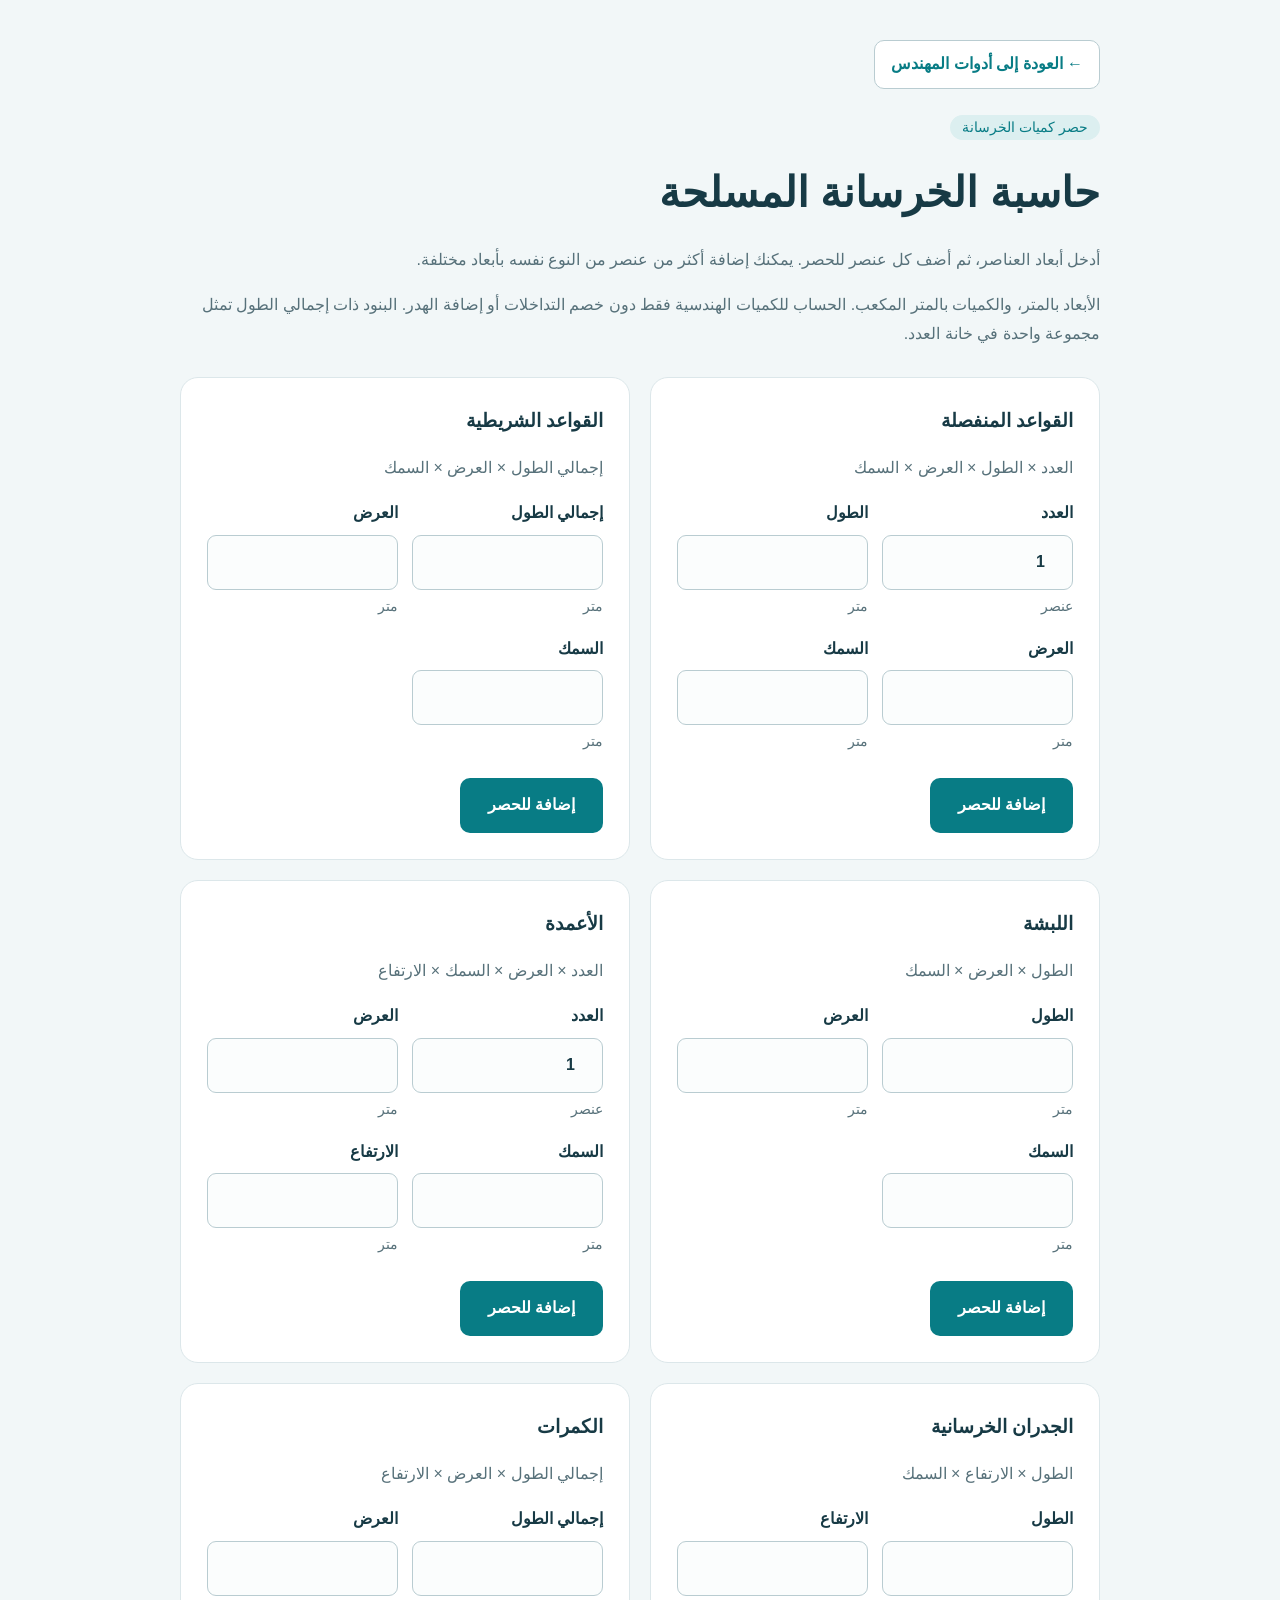
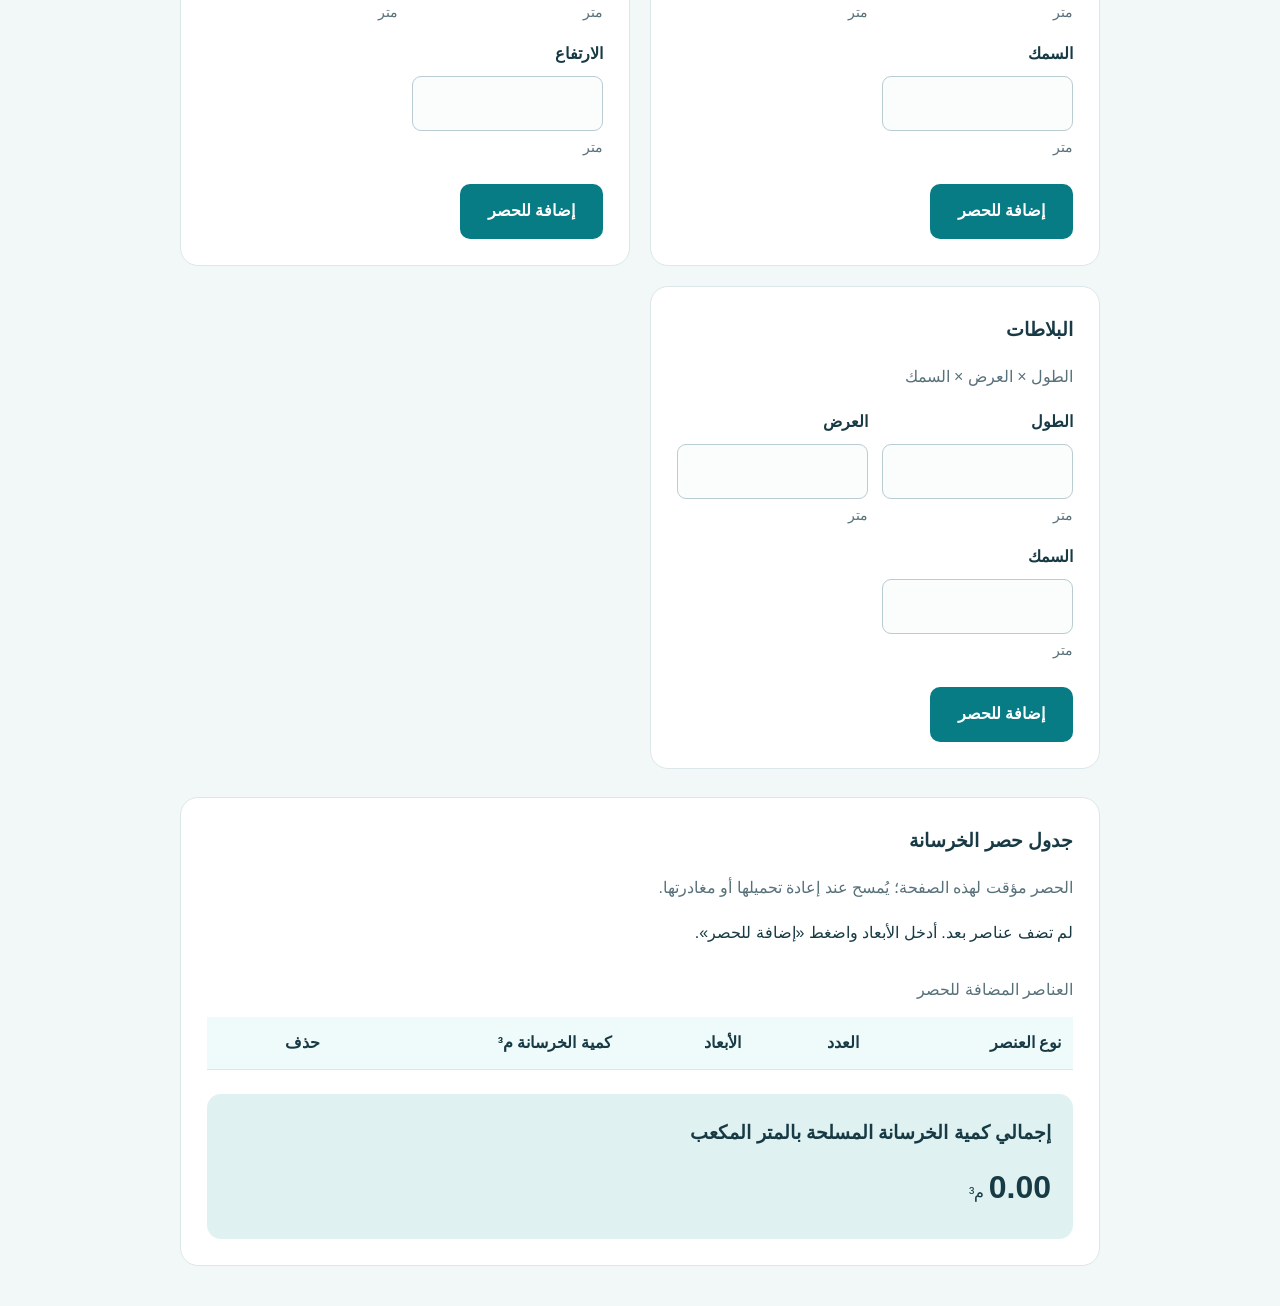
==== concrete.html @ b55a3a34 "Add reinforced concrete quantity calculator" ====
<!doctype html>
<html lang="ar" dir="rtl">
<head>
  <meta charset="utf-8">
  <meta name="viewport" content="width=device-width, initial-scale=1">
  <title>حاسبة الخرسانة المسلحة</title>
  <link rel="stylesheet" href="styles.css">
  <link rel="stylesheet" href="concrete.css">
  <script src="concrete.js" defer></script>
</head>
<body>
<main>
  <nav aria-label="التنقل"><a class="back-link" href="index.html">← العودة إلى أدوات المهندس</a></nav>
  <header><span class="badge">حصر كميات الخرسانة</span><h1>حاسبة الخرسانة المسلحة</h1><p>أدخل أبعاد العناصر، ثم أضف كل عنصر للحصر. يمكنك إضافة أكثر من عنصر من النوع نفسه بأبعاد مختلفة.</p><p class="muted">الأبعاد بالمتر، والكميات بالمتر المكعب. الحساب للكميات الهندسية فقط دون خصم التداخلات أو إضافة الهدر. البنود ذات إجمالي الطول تمثل مجموعة واحدة في خانة العدد.</p></header>
  <div id="concrete-forms"></div>
  <section class="panel schedule" aria-labelledby="schedule-title">
    <h2 id="schedule-title">جدول حصر الخرسانة</h2>
    <p class="muted">الحصر مؤقت لهذه الصفحة؛ يُمسح عند إعادة تحميلها أو مغادرتها.</p>
    <p id="empty-list">لم تضف عناصر بعد. أدخل الأبعاد واضغط «إضافة للحصر».</p>
    <div class="table-scroll" tabindex="0" role="region" aria-label="جدول الحصر، قابل للتمرير أفقيًا">
      <table><caption>العناصر المضافة للحصر</caption><thead><tr><th scope="col">نوع العنصر</th><th scope="col">العدد</th><th scope="col">الأبعاد</th><th scope="col">كمية الخرسانة م³</th><th scope="col">حذف</th></tr></thead><tbody id="quantity-rows"></tbody></table>
    </div>
    <div class="concrete-summary" aria-live="polite"><h2>إجمالي كمية الخرسانة المسلحة بالمتر المكعب</h2><p><strong id="concrete-total">٠٫٠٠</strong> م³</p></div>
  </section>
</main>
</body>
</html>
---- styles.css ----
*{box-sizing:border-box}body{margin:0;background:#f2f7f8;color:#173a45;font-family:Tahoma,Arial,sans-serif;line-height:1.8}main{max-width:960px;margin:auto;padding:40px 20px}header{margin-bottom:28px}.badge{color:#087c85;background:#dceff0;padding:5px 12px;border-radius:20px;font-size:.85rem}h1{font-size:clamp(1.8rem,5vw,2.6rem);margin:14px 0 8px}header p,.muted{color:#57717a}h2{font-size:1.2rem;margin:0 0 8px}.panel,aside{background:white;border:1px solid #dce7ea;border-radius:18px;padding:26px}.fields{display:grid;grid-template-columns:repeat(2,1fr);gap:20px}label{display:block;font-weight:bold}label span{font-weight:normal;font-size:.85rem;color:#57717a}input{display:block;width:100%;padding:12px;margin:7px 0 2px;border:1px solid #b9ccd1;border-radius:9px;font:inherit;direction:ltr;text-align:right;color:#173a45;background:#fbfdfd}input:focus{outline:3px solid #b7e9ec;border-color:#087c85}button{margin-top:22px;background:#087c85;color:white;border:0;border-radius:10px;padding:13px 28px;font:inherit;font-weight:bold;cursor:pointer}button:hover{background:#065e65}button:focus-visible{outline:3px solid #173a45;outline-offset:3px}#error{color:#a12c2c}#results{margin:28px 0}.cards{display:grid;grid-template-columns:repeat(2,1fr);gap:16px}.card{background:white;padding:22px;border:1px solid #dce7ea;border-radius:14px}.card h3{font-size:1rem;margin:0}.card p{margin:10px 0;font-size:1.1rem}.card strong{font-size:2rem}.card small{color:#57717a}.total{background:#dff2f1;border-color:#acd9d5}aside{margin-top:28px;font-size:.9rem}aside ul{padding-inline-start:24px}footer{text-align:center;color:#57717a;font-size:.8rem;margin-top:24px}[hidden]{display:none!important}@media(max-width:540px){main{padding:24px 14px}.fields,.cards{grid-template-columns:1fr}.panel,aside{padding:20px}}

/* Home page and shared navigation */
.back-link{display:inline-block;color:#087c85;border:1px solid #b9ccd1;background:white;padding:9px 16px;border-radius:10px;text-decoration:none;font-weight:bold;margin-bottom:24px}
.back-link:hover{background:#dceff0}.back-link:focus-visible,.tool-card.available:focus-visible{outline:3px solid #087c85;outline-offset:4px}
.home-header{padding:24px 0}.tools-grid{display:grid;grid-template-columns:repeat(2,minmax(0,1fr));gap:20px;margin-top:20px}
.tool-card{display:block;background:white;border:1px solid #dce7ea;border-radius:18px;padding:26px;color:#173a45;text-decoration:none}
.tool-card h3{margin:18px 0 8px;font-size:1.25rem}.tool-card p{color:#57717a;margin:0 0 16px}.tool-card.available{border:2px solid #087c85;background:#effafa;transition:box-shadow .15s}
.tool-card.available:hover{box-shadow:0 6px 18px #173a4515}.tool-action{color:#087c85;font-weight:bold}.soon{background:#edf1f3;color:#536772}
@media(max-width:540px){.tools-grid{grid-template-columns:1fr}.tool-card{padding:22px}}
---- concrete.css ----
#concrete-forms{display:grid;grid-template-columns:repeat(2,minmax(0,1fr));gap:20px}.concrete-form .fields{gap:14px}.concrete-error{color:#a12c2c}.schedule{margin-top:28px;min-width:0}.table-scroll{overflow-x:auto}table{width:100%;border-collapse:collapse;min-width:650px;text-align:right}caption{text-align:right;color:#57717a;padding:12px 0}th,td{padding:12px;border-bottom:1px solid #dce7ea}th{background:#effafa}td:nth-child(3){min-width:220px;font-size:.9rem}.delete-button{margin:0;padding:6px 12px;background:#a12c2c;font-size:.9rem}.delete-button:hover{background:#7b2020}.concrete-summary{background:#dff2f1;padding:22px;border-radius:14px;margin-top:24px}.concrete-summary p{margin:8px 0 0}.concrete-summary strong{font-size:2rem}@media(max-width:700px){#concrete-forms{grid-template-columns:1fr}}@media(max-width:540px){.concrete-form .fields{grid-template-columns:1fr}}
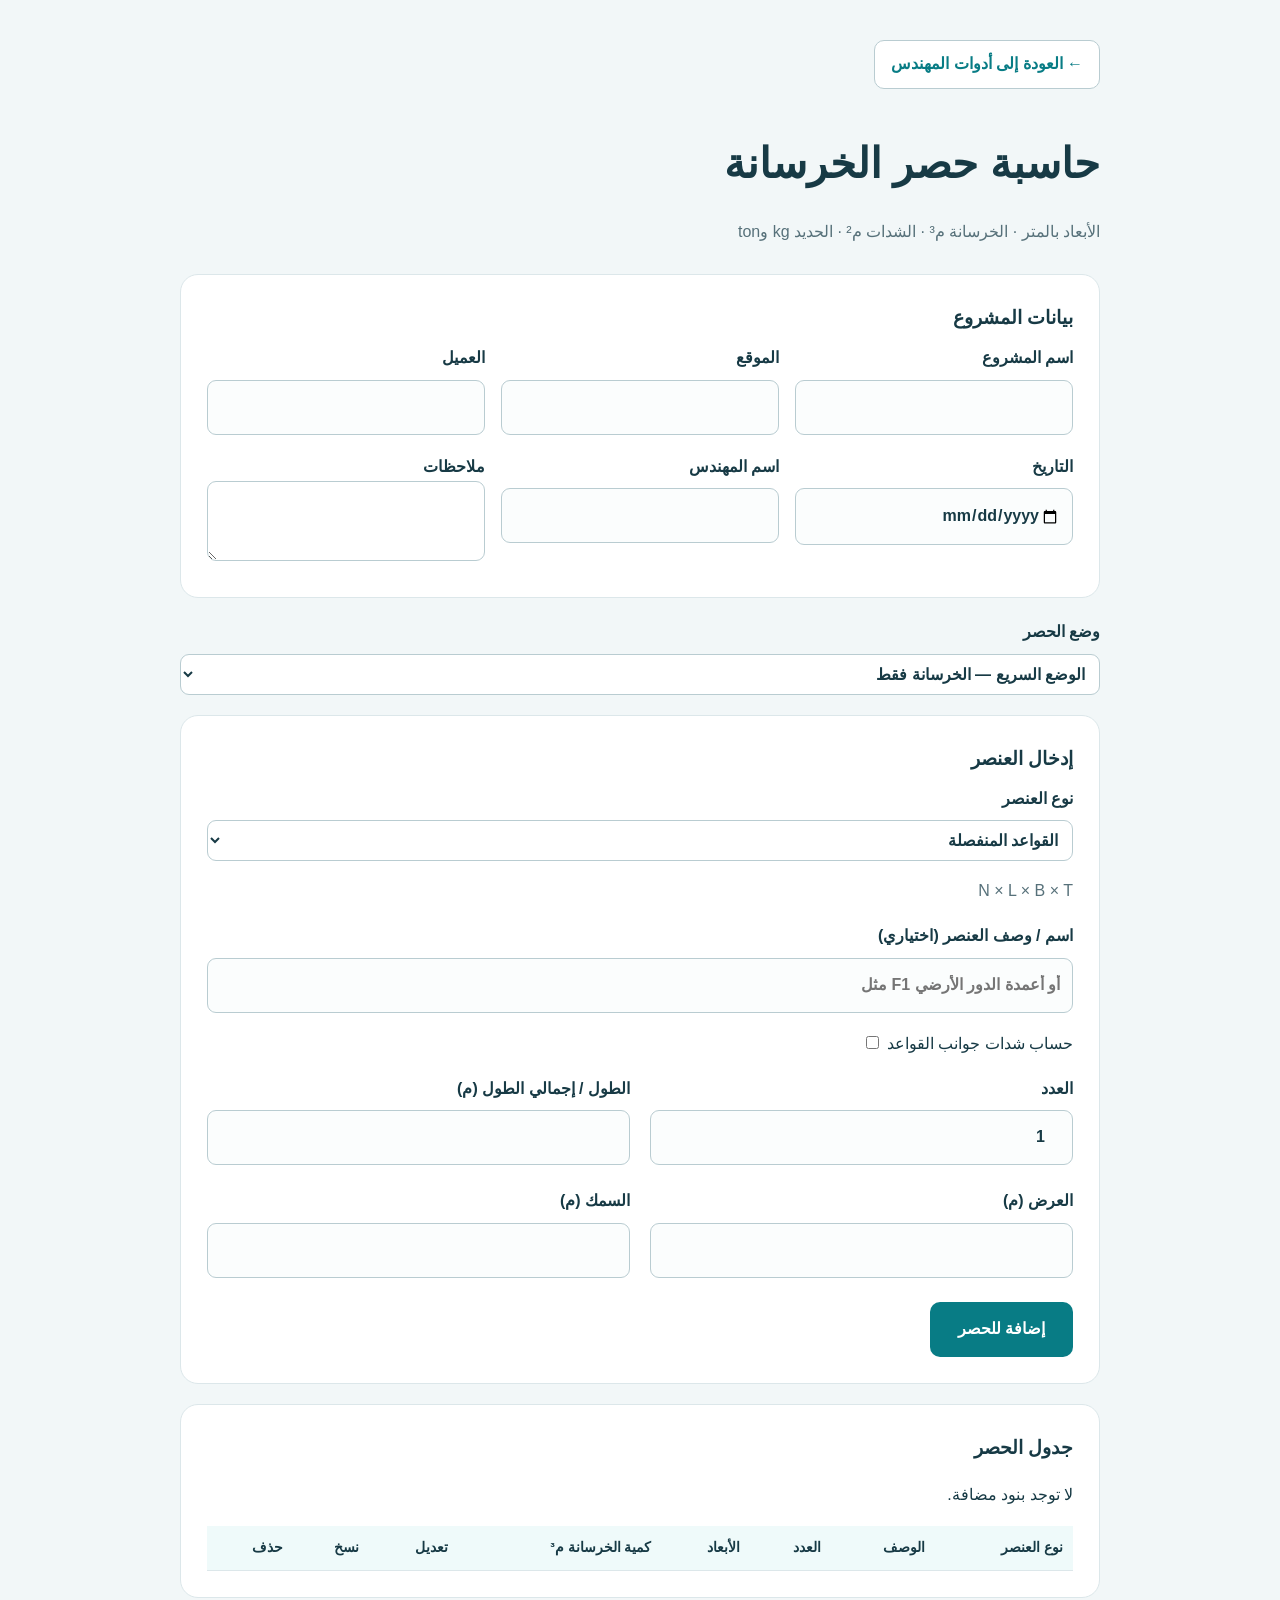
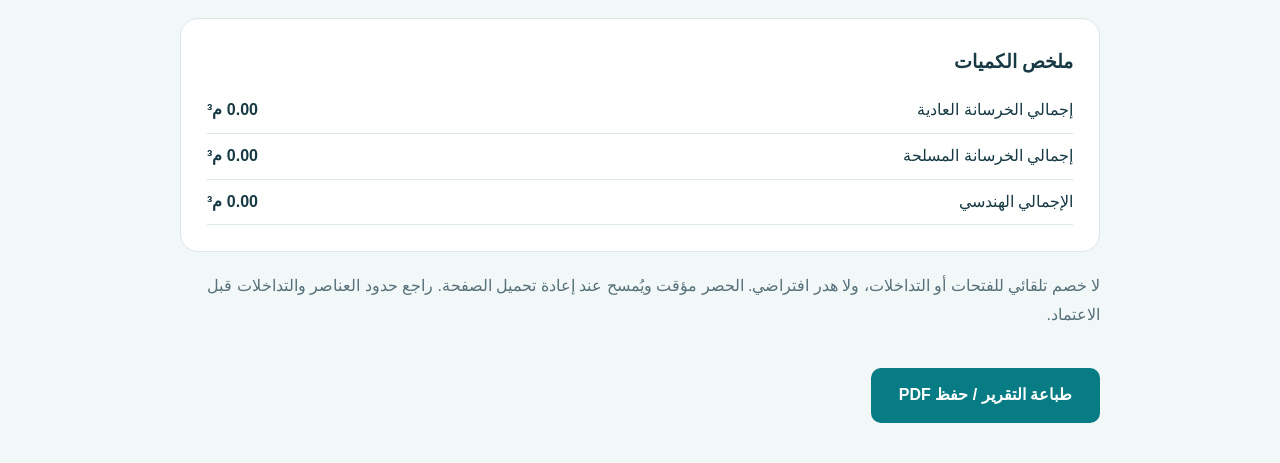
==== commit 7b314a2d: "Expand concrete quantity calculator for review" ====
--- a/concrete.html
+++ b/concrete.html
@@ -1,27 +1,13 @@
 <!doctype html>
-<html lang="ar" dir="rtl">
-<head>
-  <meta charset="utf-8">
-  <meta name="viewport" content="width=device-width, initial-scale=1">
-  <title>حاسبة الخرسانة المسلحة</title>
-  <link rel="stylesheet" href="styles.css">
-  <link rel="stylesheet" href="concrete.css">
-  <script src="concrete.js" defer></script>
-</head>
-<body>
-<main>
-  <nav aria-label="التنقل"><a class="back-link" href="index.html">← العودة إلى أدوات المهندس</a></nav>
-  <header><span class="badge">حصر كميات الخرسانة</span><h1>حاسبة الخرسانة المسلحة</h1><p>أدخل أبعاد العناصر، ثم أضف كل عنصر للحصر. يمكنك إضافة أكثر من عنصر من النوع نفسه بأبعاد مختلفة.</p><p class="muted">الأبعاد بالمتر، والكميات بالمتر المكعب. الحساب للكميات الهندسية فقط دون خصم التداخلات أو إضافة الهدر. البنود ذات إجمالي الطول تمثل مجموعة واحدة في خانة العدد.</p></header>
-  <div id="concrete-forms"></div>
-  <section class="panel schedule" aria-labelledby="schedule-title">
-    <h2 id="schedule-title">جدول حصر الخرسانة</h2>
-    <p class="muted">الحصر مؤقت لهذه الصفحة؛ يُمسح عند إعادة تحميلها أو مغادرتها.</p>
-    <p id="empty-list">لم تضف عناصر بعد. أدخل الأبعاد واضغط «إضافة للحصر».</p>
-    <div class="table-scroll" tabindex="0" role="region" aria-label="جدول الحصر، قابل للتمرير أفقيًا">
-      <table><caption>العناصر المضافة للحصر</caption><thead><tr><th scope="col">نوع العنصر</th><th scope="col">العدد</th><th scope="col">الأبعاد</th><th scope="col">كمية الخرسانة م³</th><th scope="col">حذف</th></tr></thead><tbody id="quantity-rows"></tbody></table>
-    </div>
-    <div class="concrete-summary" aria-live="polite"><h2>إجمالي كمية الخرسانة المسلحة بالمتر المكعب</h2><p><strong id="concrete-total">٠٫٠٠</strong> م³</p></div>
-  </section>
-</main>
-</body>
-</html>
+<html lang="ar" dir="rtl"><head><meta charset="utf-8"><meta name="viewport" content="width=device-width, initial-scale=1"><title>حاسبة حصر الخرسانة</title><link rel="stylesheet" href="styles.css"><link rel="stylesheet" href="concrete.css"><script src="concrete-core.js" defer></script><script src="concrete.js" defer></script></head>
+<body><main>
+<nav class="no-print"><a class="back-link" href="index.html">← العودة إلى أدوات المهندس</a></nav>
+<header><h1>حاسبة حصر الخرسانة</h1><p>الأبعاد بالمتر · الخرسانة م³ · الشدات م² · الحديد kg وton</p></header>
+<section class="panel"><h2>بيانات المشروع</h2><div class="project-fields no-print" id="project-fields"></div><div class="print-only" id="print-project"></div></section>
+<div class="no-print mode-bar"><label>وضع الحصر<select id="mode"><option value="quick">الوضع السريع — الخرسانة فقط</option><option value="advanced">الوضع المتقدم — الهدر والحديد والشدات والتكلفة</option></select></label></div>
+<section class="panel no-print" id="editor"><h2>إدخال العنصر</h2><label>نوع العنصر<select id="element-type"></select></label><p id="formula" class="muted"></p><form id="item-form" novalidate><label>اسم / وصف العنصر (اختياري)<input name="description" maxlength="200" placeholder="مثل F1 أو أعمدة الدور الأرضي"></label><div id="options" class="option-fields"></div><div id="dimensions" class="fields"></div><section id="extra-section" hidden><h3>مناطق زيادة السمك فقط</h3><p>أدخل الزيادة ΔT، وليس السمك الكلي. يجب أن تكون المناطق غير متداخلة.</p><div id="extras"></div><button type="button" id="add-extra">إضافة منطقة</button></section><div class="advanced-only"><label>معامل الحديد لهذا البند (kg/m³)<input name="steelRate" type="number" min="0" step="any" value="0"></label></div><p id="item-error" role="alert" hidden></p><button id="save-item" type="submit">إضافة للحصر</button><button id="cancel-edit" type="button" hidden>إلغاء التعديل</button></form></section>
+<section class="panel schedule"><h2>جدول الحصر</h2><p id="empty-list">لا توجد بنود مضافة.</p><div class="table-scroll"><table><thead><tr><th>نوع العنصر</th><th>الوصف</th><th>العدد</th><th>الأبعاد</th><th>كمية الخرسانة م³</th><th class="no-print">تعديل</th><th class="no-print">نسخ</th><th class="no-print">حذف</th></tr></thead><tbody id="quantity-rows"></tbody></table></div></section>
+<section class="panel summary"><h2>ملخص الكميات</h2><div class="advanced-only no-print"><label>الهدر الاختياري<select id="waste-select"><option value="0">0%</option><option value="2">2%</option><option value="3">3%</option><option value="5">5%</option><option value="custom">Custom — مخصص</option></select></label><label id="custom-waste-label" hidden>نسبة الهدر %<input id="custom-waste" type="number" min="0" step="any" value="0"></label></div><div id="summary-values" aria-live="polite"></div><div class="advanced-only"><p>هذا تقدير مبدئي ولا يغني عن حصر حديد التسليح من اللوحات الإنشائية.</p><p>الحديد محسوب على الكمية الهندسية دون الهدر. الشدات تحسب للعناصر المدعومة فقط؛ السلالم والخزانات واللبشة والبسطات والعناصر المخصصة لا تشمل شدات تلقائية.</p></div></section>
+<section class="panel advanced-only"><h2>التكلفة</h2><p>الأسعار بالعملة الموحدة للمشروع. الخرسانة بسعر كمية الطلب التي تشمل الهدر المختار؛ المصنعية والمضخة والتكاليف الأخرى مبالغ إجمالية. الربح على التكلفة المباشرة مضافًا إليها المصروفات العامة.</p><div id="prices" class="project-fields no-print"></div><div class="print-only" id="print-prices"></div><div id="cost-values"></div></section>
+<p id="settings-error" role="alert" hidden></p><p class="muted">لا خصم تلقائي للفتحات أو التداخلات، ولا هدر افتراضي. الحصر مؤقت ويُمسح عند إعادة تحميل الصفحة. راجع حدود العناصر والتداخلات قبل الاعتماد.</p><button class="no-print" id="print-report" type="button">طباعة التقرير / حفظ PDF</button>
+</main></body></html>
--- a/concrete.css
+++ b/concrete.css
@@ -1 +1,3 @@
-#concrete-forms{display:grid;grid-template-columns:repeat(2,minmax(0,1fr));gap:20px}.concrete-form .fields{gap:14px}.concrete-error{color:#a12c2c}.schedule{margin-top:28px;min-width:0}.table-scroll{overflow-x:auto}table{width:100%;border-collapse:collapse;min-width:650px;text-align:right}caption{text-align:right;color:#57717a;padding:12px 0}th,td{padding:12px;border-bottom:1px solid #dce7ea}th{background:#effafa}td:nth-child(3){min-width:220px;font-size:.9rem}.delete-button{margin:0;padding:6px 12px;background:#a12c2c;font-size:.9rem}.delete-button:hover{background:#7b2020}.concrete-summary{background:#dff2f1;padding:22px;border-radius:14px;margin-top:24px}.concrete-summary p{margin:8px 0 0}.concrete-summary strong{font-size:2rem}@media(max-width:700px){#concrete-forms{grid-template-columns:1fr}}@media(max-width:540px){.concrete-form .fields{grid-template-columns:1fr}}
+select{display:block;width:100%;font:inherit;padding:10px;border:1px solid #b9ccd1;border-radius:9px;background:white;color:#173a45;margin:7px 0}textarea{width:100%;font:inherit;min-height:80px;border:1px solid #b9ccd1;border-radius:9px;padding:10px}.panel{margin-bottom:20px}.project-fields{display:grid;grid-template-columns:repeat(3,minmax(0,1fr));gap:16px}.mode-bar{margin:20px 0}.option-fields{display:grid;grid-template-columns:repeat(2,minmax(0,1fr));gap:12px;margin:16px 0}.check{font-weight:normal}.check input{display:inline;width:auto;margin-inline-end:8px}.table-scroll{overflow-x:auto}table{width:100%;min-width:850px;border-collapse:collapse;text-align:right}th,td{padding:10px;border-bottom:1px solid #dce7ea;font-size:.85rem}th{background:#effafa}td button{padding:6px 10px;margin:0;font-size:.8rem}.summary-line{display:flex;justify-content:space-between;gap:16px;padding:8px 0;border-bottom:1px solid #dce7ea}.summary-line strong{white-space:nowrap}#item-error,#settings-error{color:#a12c2c}.extra-row{display:grid;grid-template-columns:repeat(4,minmax(0,1fr)) auto;gap:8px;margin:12px 0}.extra-row button{align-self:center}.quick .advanced-only{display:none!important}#cancel-edit{background:#57717a;margin-inline-start:10px}@media(max-width:650px){.project-fields,.option-fields{grid-template-columns:1fr}.extra-row{grid-template-columns:repeat(2,minmax(0,1fr))}}@page{size:A4;margin:14mm}@media print{.no-print{display:none!important}body{background:white;color:black;font-size:10pt}main{max-width:none;padding:0}.panel{padding:10px;border:1px solid #ccc;border-radius:0;break-inside:auto}header{margin:0}h1{font-size:18pt}h2{font-size:12pt}.table-scroll{overflow:visible}table{min-width:0;table-layout:fixed}th,td{font-size:8pt;overflow-wrap:anywhere;padding:5px}thead{display:table-header-group}tr,.summary-line{break-inside:avoid}input,textarea{border:0;padding:0;background:white}textarea{min-height:50px}.project-fields{grid-template-columns:repeat(3,1fr)}button{display:none}select{border:0}.quick .advanced-only{display:none!important}}
+
+.print-only{display:none}@media print{.print-only{display:block}.print-only p{white-space:pre-wrap;overflow-wrap:anywhere;margin:4px 0}}
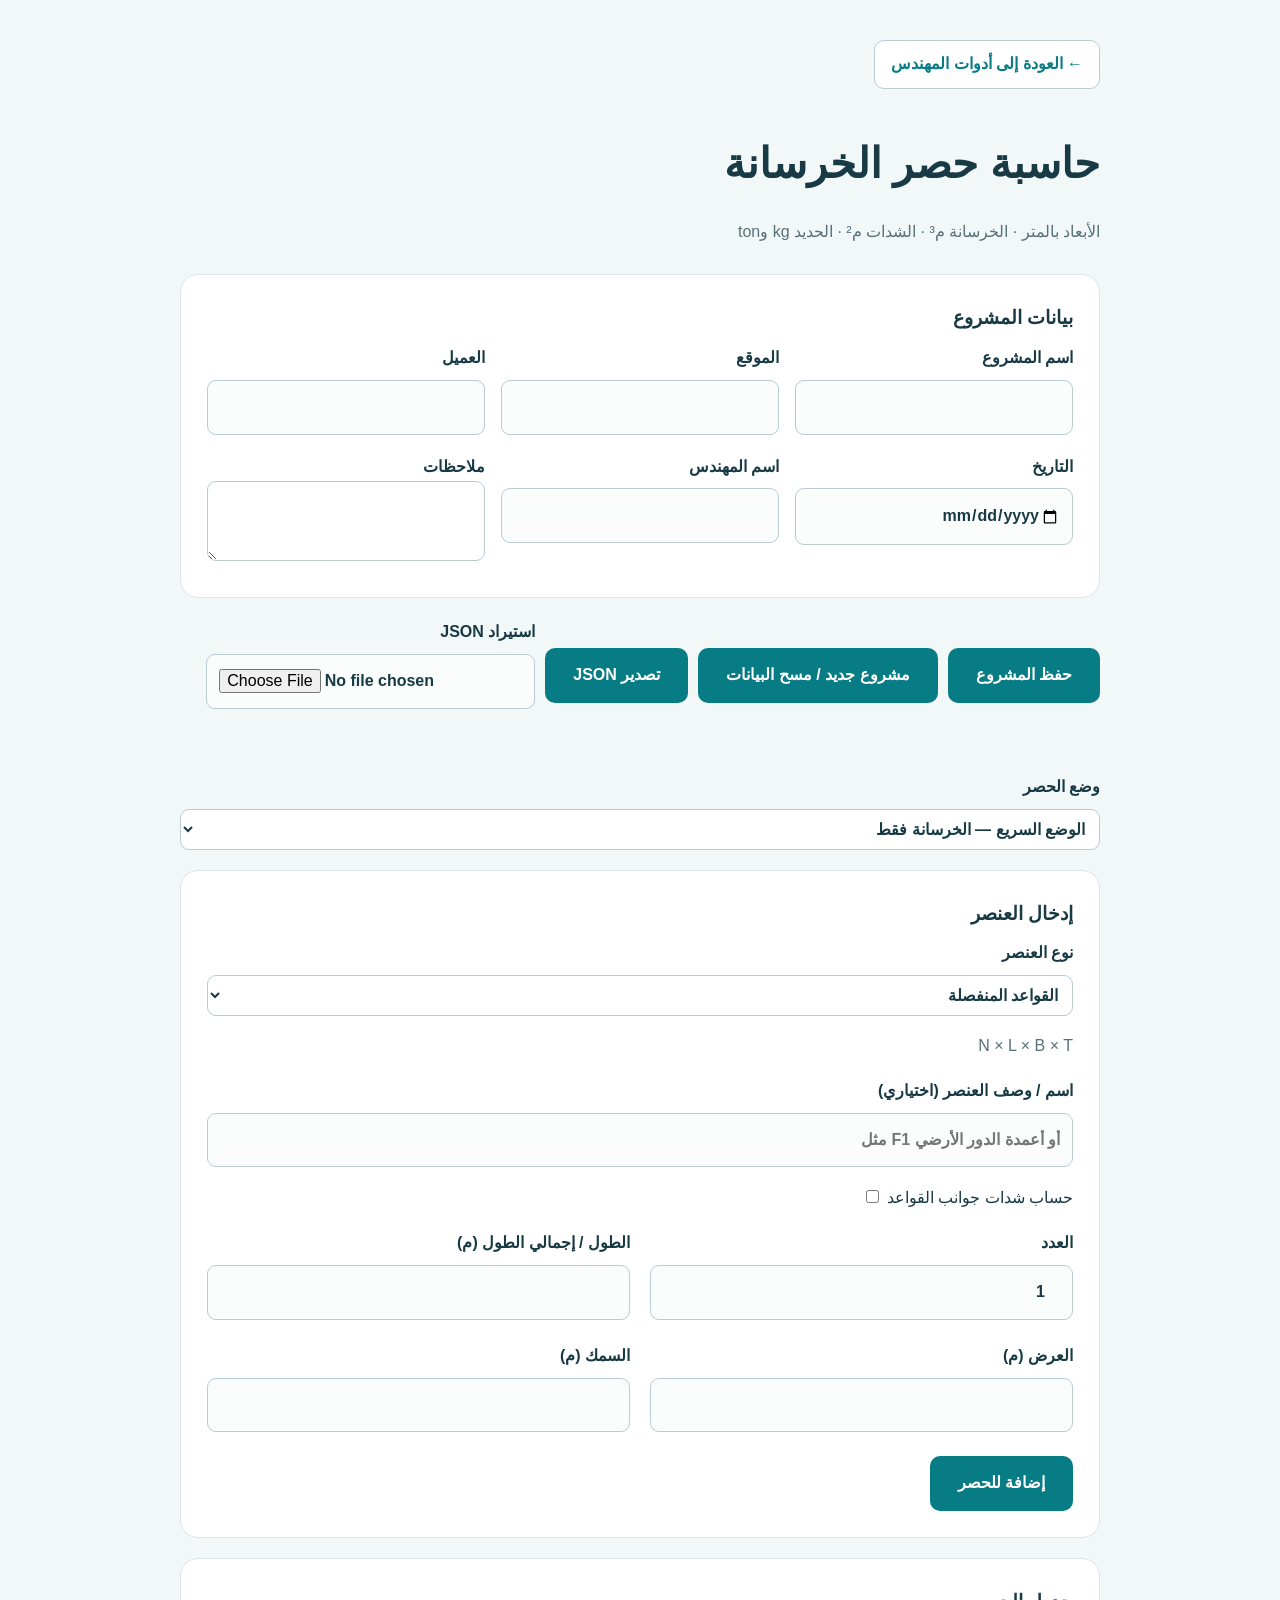
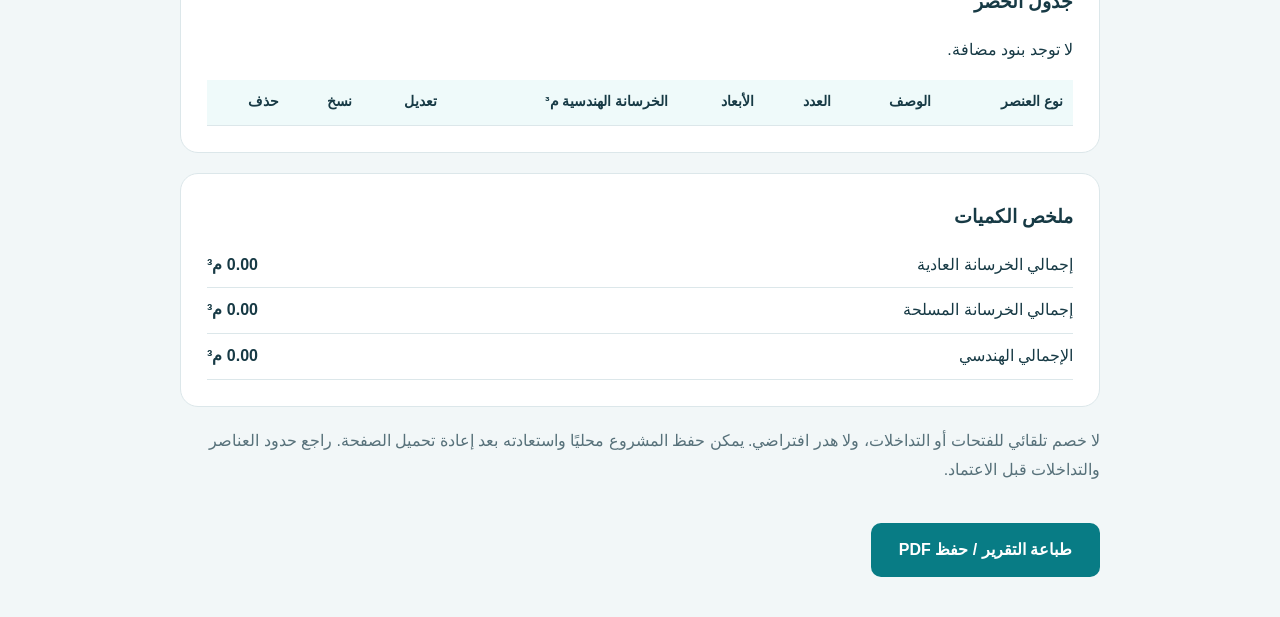
==== commit 1dedf78f: "Add hollow block quantities and local project persistence" ====
--- a/concrete.html
+++ b/concrete.html
@@ -4,10 +4,10 @@
 <nav class="no-print"><a class="back-link" href="index.html">← العودة إلى أدوات المهندس</a></nav>
 <header><h1>حاسبة حصر الخرسانة</h1><p>الأبعاد بالمتر · الخرسانة م³ · الشدات م² · الحديد kg وton</p></header>
 <section class="panel"><h2>بيانات المشروع</h2><div class="project-fields no-print" id="project-fields"></div><div class="print-only" id="print-project"></div></section>
-<div class="no-print mode-bar"><label>وضع الحصر<select id="mode"><option value="quick">الوضع السريع — الخرسانة فقط</option><option value="advanced">الوضع المتقدم — الهدر والحديد والشدات والتكلفة</option></select></label></div>
-<section class="panel no-print" id="editor"><h2>إدخال العنصر</h2><label>نوع العنصر<select id="element-type"></select></label><p id="formula" class="muted"></p><form id="item-form" novalidate><label>اسم / وصف العنصر (اختياري)<input name="description" maxlength="200" placeholder="مثل F1 أو أعمدة الدور الأرضي"></label><div id="options" class="option-fields"></div><div id="dimensions" class="fields"></div><section id="extra-section" hidden><h3>مناطق زيادة السمك فقط</h3><p>أدخل الزيادة ΔT، وليس السمك الكلي. يجب أن تكون المناطق غير متداخلة.</p><div id="extras"></div><button type="button" id="add-extra">إضافة منطقة</button></section><div class="advanced-only"><label>معامل الحديد لهذا البند (kg/m³)<input name="steelRate" type="number" min="0" step="any" value="0"></label></div><p id="item-error" role="alert" hidden></p><button id="save-item" type="submit">إضافة للحصر</button><button id="cancel-edit" type="button" hidden>إلغاء التعديل</button></form></section>
-<section class="panel schedule"><h2>جدول الحصر</h2><p id="empty-list">لا توجد بنود مضافة.</p><div class="table-scroll"><table><thead><tr><th>نوع العنصر</th><th>الوصف</th><th>العدد</th><th>الأبعاد</th><th>كمية الخرسانة م³</th><th class="no-print">تعديل</th><th class="no-print">نسخ</th><th class="no-print">حذف</th></tr></thead><tbody id="quantity-rows"></tbody></table></div></section>
-<section class="panel summary"><h2>ملخص الكميات</h2><div class="advanced-only no-print"><label>الهدر الاختياري<select id="waste-select"><option value="0">0%</option><option value="2">2%</option><option value="3">3%</option><option value="5">5%</option><option value="custom">Custom — مخصص</option></select></label><label id="custom-waste-label" hidden>نسبة الهدر %<input id="custom-waste" type="number" min="0" step="any" value="0"></label></div><div id="summary-values" aria-live="polite"></div><div class="advanced-only"><p>هذا تقدير مبدئي ولا يغني عن حصر حديد التسليح من اللوحات الإنشائية.</p><p>الحديد محسوب على الكمية الهندسية دون الهدر. الشدات تحسب للعناصر المدعومة فقط؛ السلالم والخزانات واللبشة والبسطات والعناصر المخصصة لا تشمل شدات تلقائية.</p></div></section>
+<div class="no-print project-actions"><button type="button" id="save-project">حفظ المشروع</button> <button type="button" id="new-project">مشروع جديد / مسح البيانات</button> <button type="button" id="export-project">تصدير JSON</button> <label>استيراد JSON<input id="import-project" type="file" accept=".json,application/json"></label><p id="storage-status" role="status"></p></div><div class="no-print mode-bar"><label>وضع الحصر<select id="mode"><option value="quick">الوضع السريع — الخرسانة فقط</option><option value="advanced">الوضع المتقدم — الهدر والحديد والشدات والتكلفة</option></select></label></div>
+<section class="panel no-print" id="editor"><h2>إدخال العنصر</h2><label>نوع العنصر<select id="element-type"></select></label><p id="formula" class="muted"></p><form id="item-form" novalidate><label>اسم / وصف العنصر (اختياري)<input name="description" maxlength="200" placeholder="مثل F1 أو أعمدة الدور الأرضي"></label><div id="options" class="option-fields"></div><div id="dimensions" class="fields"></div><section id="extra-section" hidden><h3>مناطق زيادة السمك فقط</h3><p>أدخل الزيادة ΔT، وليس السمك الكلي. يجب أن تكون المناطق غير متداخلة.</p><div id="extras"></div><button type="button" id="add-extra">إضافة منطقة</button></section><div class="advanced-only"><label>معامل الحديد لهذا البند (kg/m³)<input name="steelRate" type="number" min="0" step="any" value="0"></label><small>معامل الحديد تقدير مبدئي للكميات وليس حصر تسليح تفصيلي.</small></div><p id="item-error" role="alert" hidden></p><button id="save-item" type="submit">إضافة للحصر</button><button id="cancel-edit" type="button" hidden>إلغاء التعديل</button></form></section>
+<section class="panel schedule"><h2>جدول الحصر</h2><p id="empty-list">لا توجد بنود مضافة.</p><div class="table-scroll"><table><thead><tr><th>نوع العنصر</th><th>الوصف</th><th>العدد</th><th>الأبعاد</th><th>الخرسانة الهندسية م³</th><th class="advanced-only">بعد الهالك م³</th><th class="advanced-only">الحديد kg</th><th class="advanced-only">الشدات م²</th><th class="no-print">تعديل</th><th class="no-print">نسخ</th><th class="no-print">حذف</th></tr></thead><tbody id="quantity-rows"></tbody></table></div></section>
+<section class="panel summary"><h2>ملخص الكميات</h2><div class="advanced-only no-print"><label>نسبة هالك الخرسانة %<select id="waste-select"><option value="0">0%</option><option value="2">2%</option><option value="3">3%</option><option value="5">5%</option><option value="custom">Custom — مخصص</option></select></label><label id="custom-waste-label" hidden>نسبة الهدر %<input id="custom-waste" type="number" min="0" step="any" value="0"></label></div><div id="summary-values" aria-live="polite"></div><div class="advanced-only"><p>هذا تقدير مبدئي ولا يغني عن حصر حديد التسليح من اللوحات الإنشائية.</p><p>الحديد محسوب على الكمية الهندسية دون الهدر. الشدات تحسب للعناصر المدعومة فقط؛ السلالم والخزانات واللبشة والبسطات والعناصر المخصصة لا تشمل شدات تلقائية.</p></div></section>
 <section class="panel advanced-only"><h2>التكلفة</h2><p>الأسعار بالعملة الموحدة للمشروع. الخرسانة بسعر كمية الطلب التي تشمل الهدر المختار؛ المصنعية والمضخة والتكاليف الأخرى مبالغ إجمالية. الربح على التكلفة المباشرة مضافًا إليها المصروفات العامة.</p><div id="prices" class="project-fields no-print"></div><div class="print-only" id="print-prices"></div><div id="cost-values"></div></section>
-<p id="settings-error" role="alert" hidden></p><p class="muted">لا خصم تلقائي للفتحات أو التداخلات، ولا هدر افتراضي. الحصر مؤقت ويُمسح عند إعادة تحميل الصفحة. راجع حدود العناصر والتداخلات قبل الاعتماد.</p><button class="no-print" id="print-report" type="button">طباعة التقرير / حفظ PDF</button>
+<p id="settings-error" role="alert" hidden></p><p class="muted">لا خصم تلقائي للفتحات أو التداخلات، ولا هدر افتراضي. يمكن حفظ المشروع محليًا واستعادته بعد إعادة تحميل الصفحة. راجع حدود العناصر والتداخلات قبل الاعتماد.</p><button class="no-print" id="print-report" type="button">طباعة التقرير / حفظ PDF</button>
 </main></body></html>
--- a/concrete.css
+++ b/concrete.css
@@ -1,3 +1,7 @@
 select{display:block;width:100%;font:inherit;padding:10px;border:1px solid #b9ccd1;border-radius:9px;background:white;color:#173a45;margin:7px 0}textarea{width:100%;font:inherit;min-height:80px;border:1px solid #b9ccd1;border-radius:9px;padding:10px}.panel{margin-bottom:20px}.project-fields{display:grid;grid-template-columns:repeat(3,minmax(0,1fr));gap:16px}.mode-bar{margin:20px 0}.option-fields{display:grid;grid-template-columns:repeat(2,minmax(0,1fr));gap:12px;margin:16px 0}.check{font-weight:normal}.check input{display:inline;width:auto;margin-inline-end:8px}.table-scroll{overflow-x:auto}table{width:100%;min-width:850px;border-collapse:collapse;text-align:right}th,td{padding:10px;border-bottom:1px solid #dce7ea;font-size:.85rem}th{background:#effafa}td button{padding:6px 10px;margin:0;font-size:.8rem}.summary-line{display:flex;justify-content:space-between;gap:16px;padding:8px 0;border-bottom:1px solid #dce7ea}.summary-line strong{white-space:nowrap}#item-error,#settings-error{color:#a12c2c}.extra-row{display:grid;grid-template-columns:repeat(4,minmax(0,1fr)) auto;gap:8px;margin:12px 0}.extra-row button{align-self:center}.quick .advanced-only{display:none!important}#cancel-edit{background:#57717a;margin-inline-start:10px}@media(max-width:650px){.project-fields,.option-fields{grid-template-columns:1fr}.extra-row{grid-template-columns:repeat(2,minmax(0,1fr))}}@page{size:A4;margin:14mm}@media print{.no-print{display:none!important}body{background:white;color:black;font-size:10pt}main{max-width:none;padding:0}.panel{padding:10px;border:1px solid #ccc;border-radius:0;break-inside:auto}header{margin:0}h1{font-size:18pt}h2{font-size:12pt}.table-scroll{overflow:visible}table{min-width:0;table-layout:fixed}th,td{font-size:8pt;overflow-wrap:anywhere;padding:5px}thead{display:table-header-group}tr,.summary-line{break-inside:avoid}input,textarea{border:0;padding:0;background:white}textarea{min-height:50px}.project-fields{grid-template-columns:repeat(3,1fr)}button{display:none}select{border:0}.quick .advanced-only{display:none!important}}
 
 .print-only{display:none}@media print{.print-only{display:block}.print-only p{white-space:pre-wrap;overflow-wrap:anywhere;margin:4px 0}}
+
+.project-actions{display:flex;flex-wrap:wrap;gap:10px;align-items:center;margin-bottom:20px}.project-actions p{width:100%}td:nth-child(4){min-width:220px;max-width:340px;overflow-wrap:anywhere}.table-scroll{max-width:100%}@media print{td:nth-child(4){min-width:0;max-width:none}}
+
+td details summary{cursor:pointer;color:#087c85}td details p{line-height:1.7;margin:6px 0}@media print{td details summary{display:none}td details p{margin:0}}
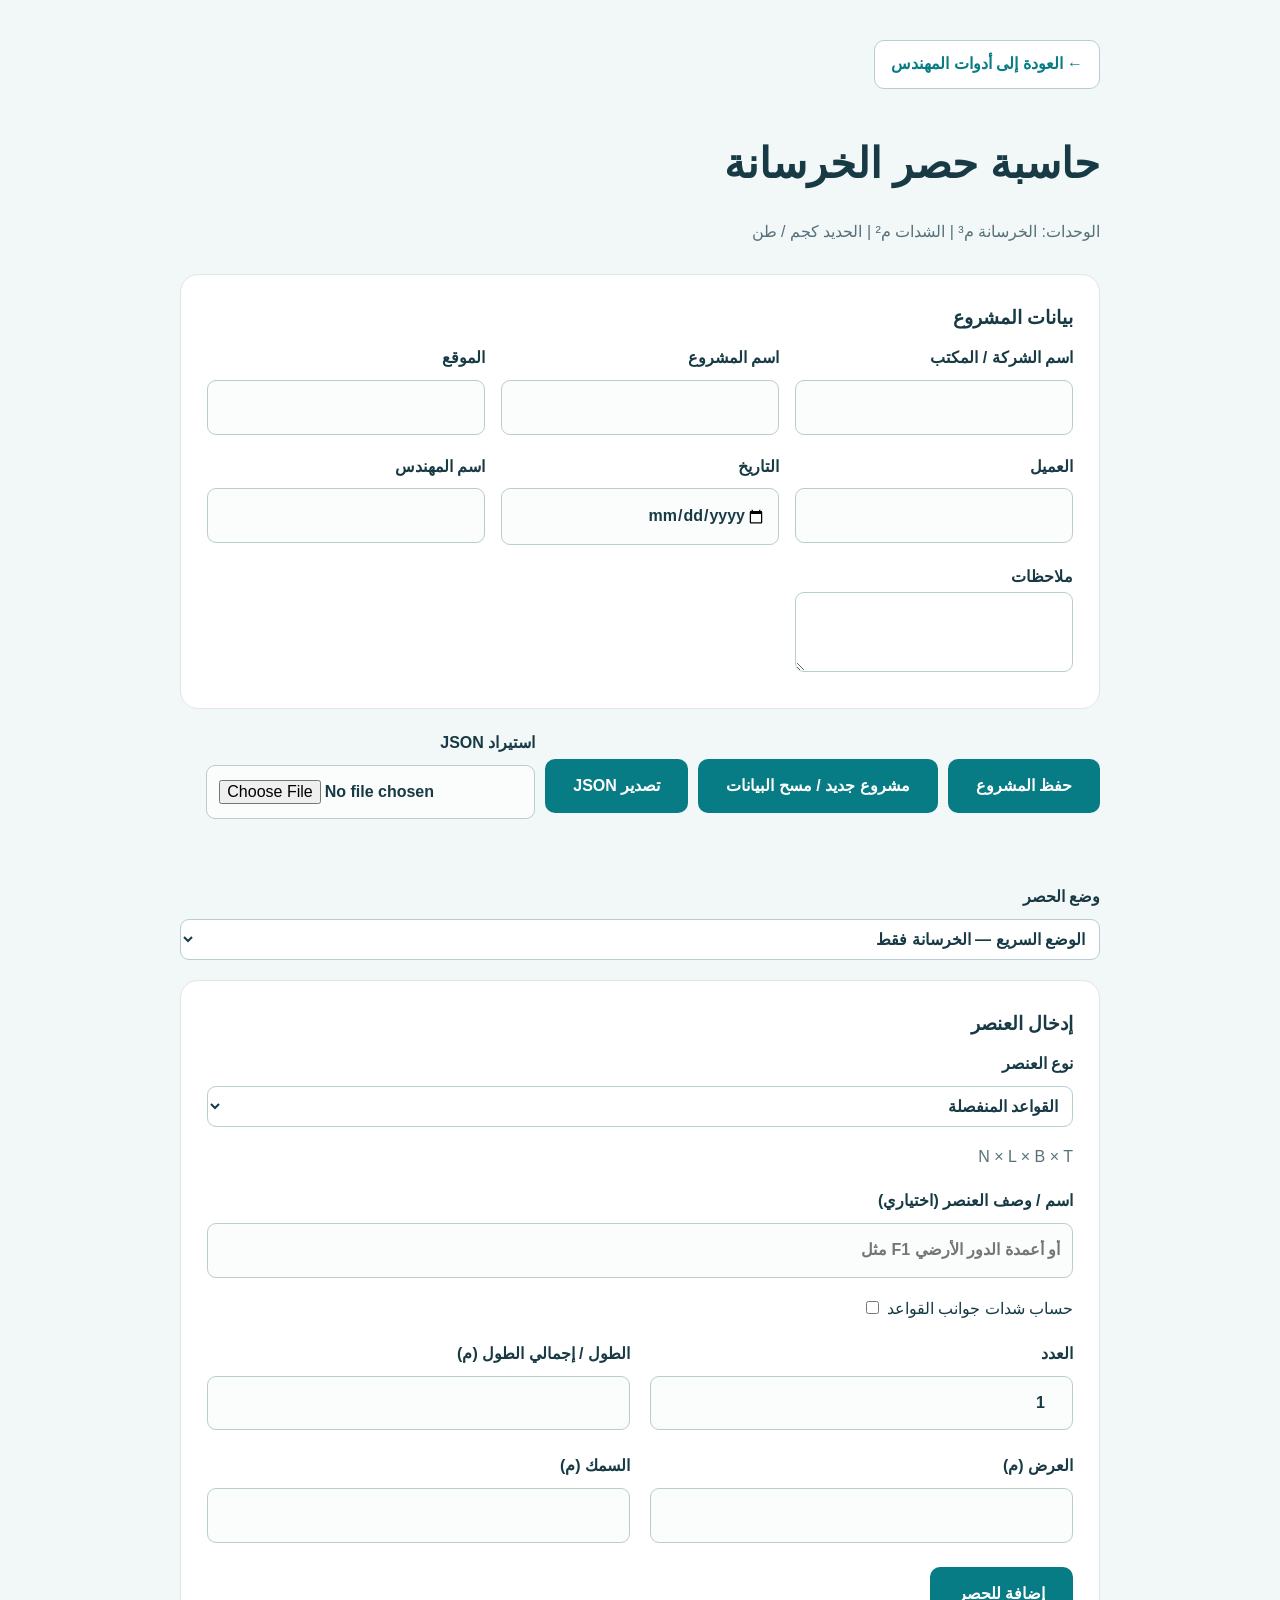
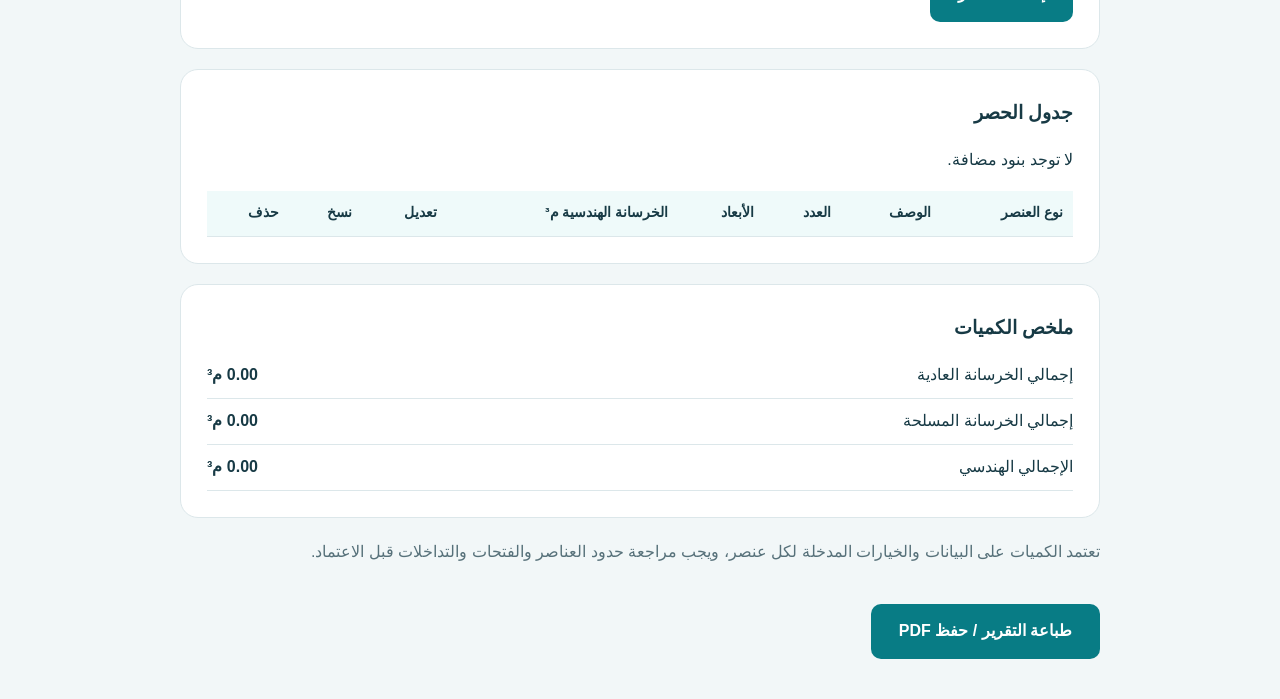
==== commit b96f2de8: "Polish hollow block labels and printable concrete report" ====
--- a/concrete.html
+++ b/concrete.html
@@ -2,12 +2,12 @@
 <html lang="ar" dir="rtl"><head><meta charset="utf-8"><meta name="viewport" content="width=device-width, initial-scale=1"><title>حاسبة حصر الخرسانة</title><link rel="stylesheet" href="styles.css"><link rel="stylesheet" href="concrete.css"><script src="concrete-core.js" defer></script><script src="concrete.js" defer></script></head>
 <body><main>
 <nav class="no-print"><a class="back-link" href="index.html">← العودة إلى أدوات المهندس</a></nav>
-<header><h1>حاسبة حصر الخرسانة</h1><p>الأبعاد بالمتر · الخرسانة م³ · الشدات م² · الحديد kg وton</p></header>
+<header><h1 class="no-print">حاسبة حصر الخرسانة</h1><h1 class="print-only">تقرير حصر كميات الخرسانة</h1><p>الوحدات: الخرسانة م³ | الشدات م² | الحديد كجم / طن</p></header>
 <section class="panel"><h2>بيانات المشروع</h2><div class="project-fields no-print" id="project-fields"></div><div class="print-only" id="print-project"></div></section>
 <div class="no-print project-actions"><button type="button" id="save-project">حفظ المشروع</button> <button type="button" id="new-project">مشروع جديد / مسح البيانات</button> <button type="button" id="export-project">تصدير JSON</button> <label>استيراد JSON<input id="import-project" type="file" accept=".json,application/json"></label><p id="storage-status" role="status"></p></div><div class="no-print mode-bar"><label>وضع الحصر<select id="mode"><option value="quick">الوضع السريع — الخرسانة فقط</option><option value="advanced">الوضع المتقدم — الهدر والحديد والشدات والتكلفة</option></select></label></div>
-<section class="panel no-print" id="editor"><h2>إدخال العنصر</h2><label>نوع العنصر<select id="element-type"></select></label><p id="formula" class="muted"></p><form id="item-form" novalidate><label>اسم / وصف العنصر (اختياري)<input name="description" maxlength="200" placeholder="مثل F1 أو أعمدة الدور الأرضي"></label><div id="options" class="option-fields"></div><div id="dimensions" class="fields"></div><section id="extra-section" hidden><h3>مناطق زيادة السمك فقط</h3><p>أدخل الزيادة ΔT، وليس السمك الكلي. يجب أن تكون المناطق غير متداخلة.</p><div id="extras"></div><button type="button" id="add-extra">إضافة منطقة</button></section><div class="advanced-only"><label>معامل الحديد لهذا البند (kg/m³)<input name="steelRate" type="number" min="0" step="any" value="0"></label><small>معامل الحديد تقدير مبدئي للكميات وليس حصر تسليح تفصيلي.</small></div><p id="item-error" role="alert" hidden></p><button id="save-item" type="submit">إضافة للحصر</button><button id="cancel-edit" type="button" hidden>إلغاء التعديل</button></form></section>
+<section class="panel no-print" id="editor"><h2>إدخال العنصر</h2><label>نوع العنصر<select id="element-type"></select></label><p id="formula" class="muted"></p><p id="hollow-note" class="muted" hidden>لا تدخل عرض الكمرات ضمن طول العصب إذا كانت الكمرات تُحصر كبند مستقل.</p><form id="item-form" novalidate><label>اسم / وصف العنصر (اختياري)<input name="description" maxlength="200" placeholder="مثل F1 أو أعمدة الدور الأرضي"></label><div id="options" class="option-fields"></div><div id="dimensions" class="fields"></div><section id="extra-section" hidden><h3>مناطق زيادة السمك فقط</h3><p>أدخل الزيادة ΔT، وليس السمك الكلي. يجب أن تكون المناطق غير متداخلة.</p><div id="extras"></div><button type="button" id="add-extra">إضافة منطقة</button></section><div class="advanced-only"><label>معامل الحديد لهذا البند (kg/m³)<input name="steelRate" type="number" min="0" step="any" value="0"></label><small>معامل الحديد تقدير مبدئي للكميات وليس حصر تسليح تفصيلي.</small></div><p id="item-error" role="alert" hidden></p><button id="save-item" type="submit">إضافة للحصر</button><button id="cancel-edit" type="button" hidden>إلغاء التعديل</button></form></section>
 <section class="panel schedule"><h2>جدول الحصر</h2><p id="empty-list">لا توجد بنود مضافة.</p><div class="table-scroll"><table><thead><tr><th>نوع العنصر</th><th>الوصف</th><th>العدد</th><th>الأبعاد</th><th>الخرسانة الهندسية م³</th><th class="advanced-only">بعد الهالك م³</th><th class="advanced-only">الحديد kg</th><th class="advanced-only">الشدات م²</th><th class="no-print">تعديل</th><th class="no-print">نسخ</th><th class="no-print">حذف</th></tr></thead><tbody id="quantity-rows"></tbody></table></div></section>
 <section class="panel summary"><h2>ملخص الكميات</h2><div class="advanced-only no-print"><label>نسبة هالك الخرسانة %<select id="waste-select"><option value="0">0%</option><option value="2">2%</option><option value="3">3%</option><option value="5">5%</option><option value="custom">Custom — مخصص</option></select></label><label id="custom-waste-label" hidden>نسبة الهدر %<input id="custom-waste" type="number" min="0" step="any" value="0"></label></div><div id="summary-values" aria-live="polite"></div><div class="advanced-only"><p>هذا تقدير مبدئي ولا يغني عن حصر حديد التسليح من اللوحات الإنشائية.</p><p>الحديد محسوب على الكمية الهندسية دون الهدر. الشدات تحسب للعناصر المدعومة فقط؛ السلالم والخزانات واللبشة والبسطات والعناصر المخصصة لا تشمل شدات تلقائية.</p></div></section>
 <section class="panel advanced-only"><h2>التكلفة</h2><p>الأسعار بالعملة الموحدة للمشروع. الخرسانة بسعر كمية الطلب التي تشمل الهدر المختار؛ المصنعية والمضخة والتكاليف الأخرى مبالغ إجمالية. الربح على التكلفة المباشرة مضافًا إليها المصروفات العامة.</p><div id="prices" class="project-fields no-print"></div><div class="print-only" id="print-prices"></div><div id="cost-values"></div></section>
-<p id="settings-error" role="alert" hidden></p><p class="muted">لا خصم تلقائي للفتحات أو التداخلات، ولا هدر افتراضي. يمكن حفظ المشروع محليًا واستعادته بعد إعادة تحميل الصفحة. راجع حدود العناصر والتداخلات قبل الاعتماد.</p><button class="no-print" id="print-report" type="button">طباعة التقرير / حفظ PDF</button>
+<p id="settings-error" role="alert" hidden></p><p class="muted">تعتمد الكميات على البيانات والخيارات المدخلة لكل عنصر، ويجب مراجعة حدود العناصر والفتحات والتداخلات قبل الاعتماد.</p><button class="no-print" id="print-report" type="button">طباعة التقرير / حفظ PDF</button>
 </main></body></html>
--- a/concrete.css
+++ b/concrete.css
@@ -5,3 +5,5 @@
 .project-actions{display:flex;flex-wrap:wrap;gap:10px;align-items:center;margin-bottom:20px}.project-actions p{width:100%}td:nth-child(4){min-width:220px;max-width:340px;overflow-wrap:anywhere}.table-scroll{max-width:100%}@media print{td:nth-child(4){min-width:0;max-width:none}}
 
 td details summary{cursor:pointer;color:#087c85}td details p{line-height:1.7;margin:6px 0}@media print{td details summary{display:none}td details p{margin:0}}
+
+.rib-group{border:1px solid #dce7ea;border-radius:10px;padding:14px;min-width:0;display:grid;gap:12px}.rib-group legend{font-weight:bold;color:#087c85;padding:0 8px}
